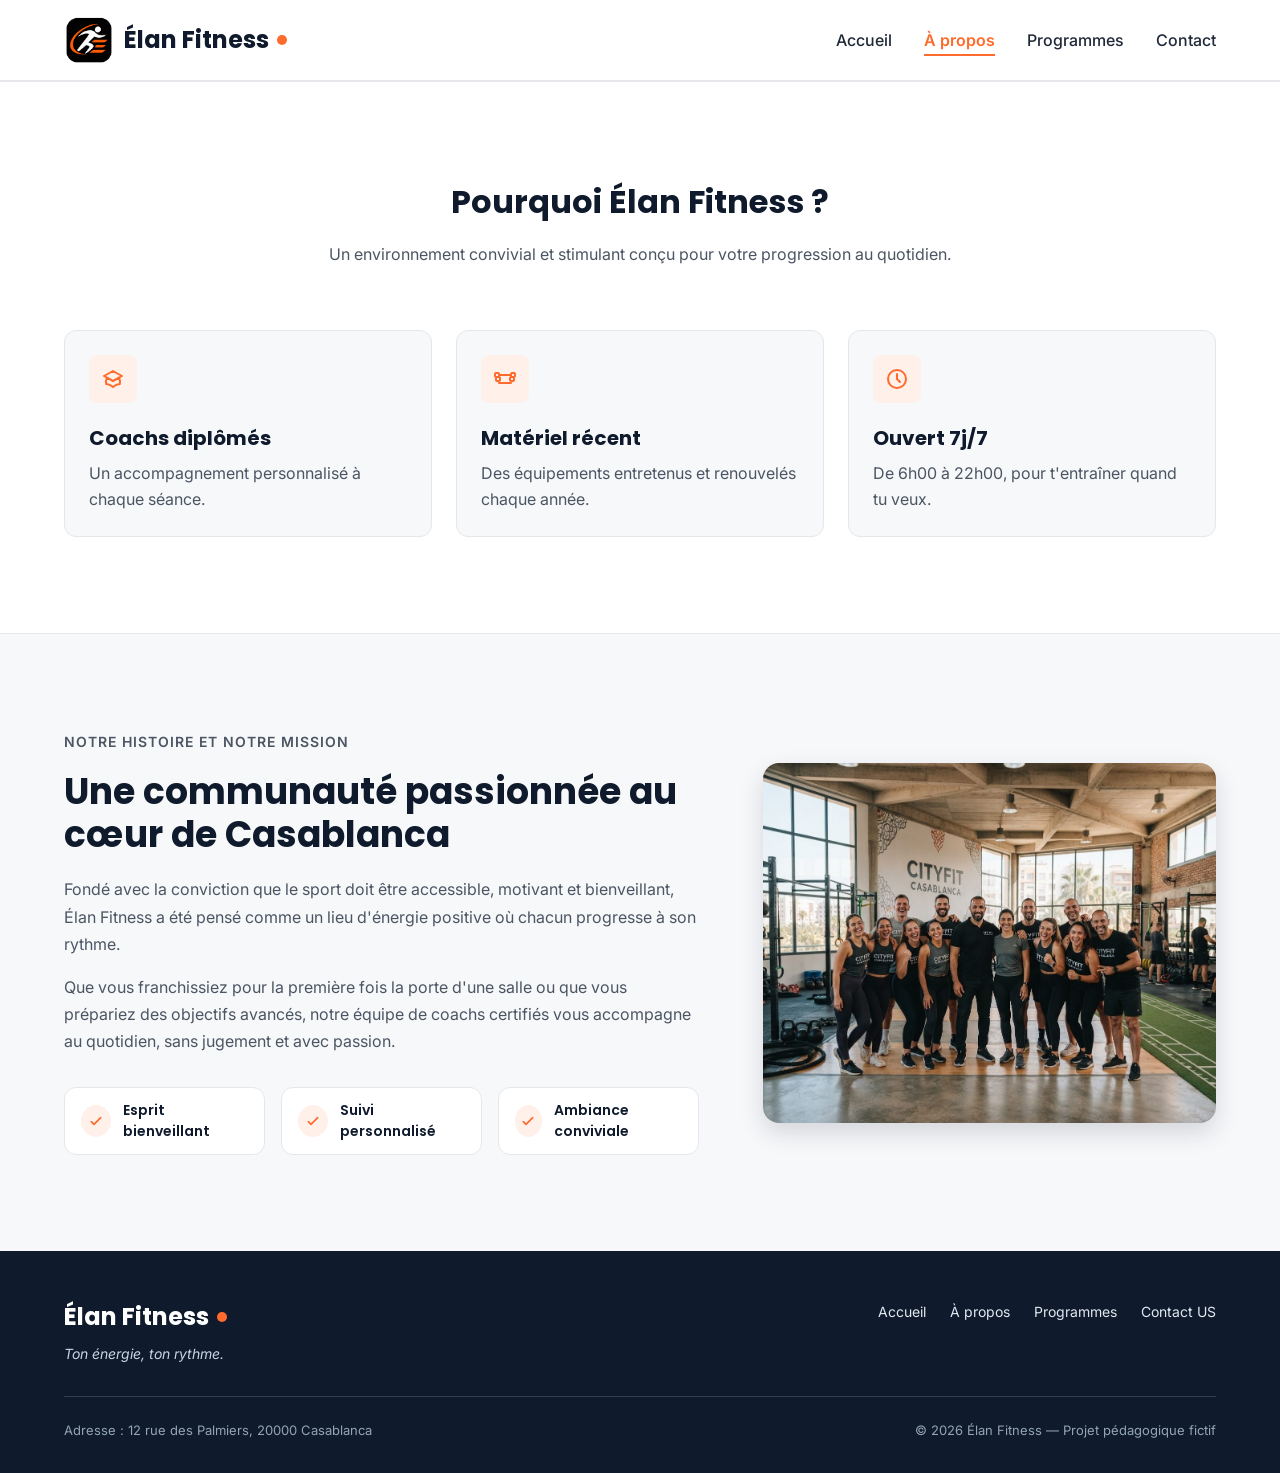
==== about.html @ a474d10f "remove a random folder" ====
<!DOCTYPE html>
<html lang="en">

<head>
    <meta charset="UTF-8">
    <meta name="viewport" content="width=device-width, initial-scale=1.0">
    <meta name="description"
        content="Élan Fitness, salle de sport à Casablanca : musculation, yoga, cardio et boxe fitness avec des coachs diplômés. Réservez votre cours d'essai gratuit.">
    <title>Élan Fitness | Salle de sport à Casablanca</title>
    <link rel="preconnect" href="https://fonts.googleapis.com">
    <link rel="preconnect" href="https://fonts.gstatic.com" crossorigin>
     <link rel="icon" href="img/logoBG.ico" type="image/x-icon">
    <link
        href="https://fonts.googleapis.com/css2?family=Inter:wght@400;500;600&family=Poppins:wght@600;700;800&display=swap"
        rel="stylesheet">

    <link rel="stylesheet" href="style.css">
</head>

<body>

        <header class="en-tete">
            <div class="conteneur en-tete-contenu">
               <div class="logoname">
                <img src="img/logoBG.ico" href="index.html" alt="" width="50px">
       <a href="index.html" class="logo">Élan Fitness</a>

              </div>
                <nav aria-label="Navigation principale">
                    <ul class="menu">
                        <li><a href="index.html" >Accueil</a></li>
                        <li><a href="about.html" class="lien-actif">À propos</a></li>
                        <li><a href="programmes.html">Programmes</a></li>
                        <li><a href="contact.html">Contact</a></li>
                    </ul>
                </nav>
            </div>
        </header>
        <section class="section section-blanche">
            <div class="conteneur">

                <div class="section-titre">
                    <h2>Pourquoi Élan Fitness ?</h2>
                    <p>Un environnement convivial et stimulant conçu pour votre progression au quotidien.</p>
                </div>

                <div class="cartes">
                    <article class="carte carte-avantage">
                        <div class="icone"><img src="img/icone-coach.svg" alt=""></div>
                        <h3>Coachs diplômés</h3>
                        <p>Un accompagnement personnalisé à chaque séance.</p>
                    </article>

                    <article class="carte carte-avantage">
                        <div class="icone"><img src="img/icone-materiel.svg" alt=""></div>
                        <h3>Matériel récent</h3>
                        <p>Des équipements entretenus et renouvelés chaque année.</p>
                    </article>

                    <article class="carte carte-avantage">
                        <div class="icone"><img src="img/icone-horloge.svg" alt=""></div>
                        <h3>Ouvert 7j/7</h3>
                        <p>De 6h00 à 22h00, pour t'entraîner quand tu veux.</p>
                    </article>
                </div>

            </div>
        </section>
          <section id="a-propos" class="section">
      <div class="conteneur apropos-contenu">

        <div class="apropos-texte">
          <p class="sur-titre">Notre histoire et notre mission</p>
          <h2>Une communauté passionnée au cœur de Casablanca</h2>
          <p>
            Fondé avec la conviction que le sport doit être accessible, motivant et bienveillant,
            Élan Fitness a été pensé comme un lieu d'énergie positive où chacun progresse à son rythme.
          </p>
          <p>
            Que vous franchissiez pour la première fois la porte d'une salle ou que vous prépariez des
            objectifs avancés, notre équipe de coachs certifiés vous accompagne au quotidien, sans
            jugement et avec passion.
          </p>

          <ul class="valeurs">
            <li class="valeur">
              <div class="icone icone-petite"><img src="img/icone-check.svg" alt=""></div>
              <span>Esprit bienveillant</span>
            </li>
            <li class="valeur">
              <div class="icone icone-petite"><img src="img/icone-check.svg" alt=""></div>
              <span>Suivi personnalisé</span>
            </li>
            <li class="valeur">
              <div class="icone icone-petite"><img src="img/icone-check.svg" alt=""></div>
              <span>Ambiance conviviale</span>
            </li>
          </ul>
        </div>

        <img class="apropos-image" src="img/equipe.jpg" alt="L'équipe de coachs d'Élan Fitness réunie dans la salle">

      </div>
    </section>
  
       <footer class="pied-de-page">
    <div class="conteneur">

      <div class="pied-haut">
        <div>
          <p class="logo logo-clair">Élan Fitness</p>
          <p class="slogan">Ton énergie, ton rythme.</p>
        </div>

        <nav aria-label="Navigation du pied de page">
          <ul class="menu menu-pied">
            <li><a href="index.html">Accueil</a></li>
            <li><a href="about.html">À propos</a></li>
            <li><a href="programmes.html">Programmes</a></li>
             <li><a href="contact.html">Contact US</a></li>
          </ul>
        </nav>
      </div>

      <div class="pied-bas">
        <p>Adresse : 12 rue des Palmiers, 20000 Casablanca</p>
        <p>&copy; 2026 Élan Fitness — Projet pédagogique fictif</p>
      </div>

    </div>
  </footer>

</body>

</html>
---- style.css ----
* {
  box-sizing: border-box;
  margin: 0;
  padding: 0;
}

html {
  scroll-behavior: smooth;
}

body {
  font-family: 'Inter', Arial, sans-serif;
  font-size: 16px;
  line-height: 1.5;
  color: #1F2937;
  background-color: #F7F8FA;
}

h1, h2, h3, h4 {
  font-family: 'Poppins', Arial, sans-serif;
  color: #0F1B2D;
}

a {
  color: inherit;
  text-decoration: none;
}

ul {
  list-style: none;
}

img {
  display: block;
  max-width: 100%;
}

a:focus-visible,
button:focus-visible {
  outline: 3px solid #FF6B2C;
  outline-offset: 2px;
}

.conteneur {
  width: 100%;
  max-width: 1200px;
  margin: 0 auto;
  padding: 0 24px;
}

.section {
  padding: 96px 0;
}

.section-blanche {
  background-color: #FFFFFF;
  border-top: 1px solid #E5E7EB;
  border-bottom: 1px solid #E5E7EB;
}

.section-titre {
  max-width: 640px;
  margin: 0 auto 64px;
  text-align: center;
}

.section-titre h2 {
  font-size: 32px;
  margin-bottom: 16px;
}

.section-titre h3 {
  font-size: 26px;
  margin-bottom: 12px;
}

.section-titre p {
  color: #4B5563;
}

.sur-titre {
  font-size: 14px;
  font-weight: 600;
  color: #FF6B2C;
  text-transform: uppercase;
  letter-spacing: 1px;
  margin-bottom: 12px;
}

.bouton {
  display: inline-block;
  padding: 14px 28px;
  border-radius: 8px;
  font-size: 16px;
  font-weight: 600;
  text-align: center;
  cursor: pointer;
}

.bouton-principal {
  background-color: #FF6B2C;
  border: 1px solid #FF6B2C;
  color: #FFFFFF;
}

.bouton-principal:hover {
  background-color: #F05817;
}

.bouton-secondaire {
  background-color: #FFFFFF;
  border: 1px solid #0F1B2D;
  color: #0F1B2D;
}

.bouton-secondaire:hover {
  background-color: #F3F4F6;
}

.cartes {
  display: flex;
  gap: 24px;
}

.carte {
  flex: 1;
  background-color: #FFFFFF;
  border: 1px solid #E5E7EB;
  border-radius: 12px;
  box-shadow: 0 1px 3px rgba(15, 27, 45, 0.08);
}

.icone {
  width: 48px;
  height: 48px;
  background-color: #FFF0EA;
  border-radius: 8px;
  display: flex;
  align-items: center;
  justify-content: center;
}

.icone img {
  width: 24px;
  height: 24px;
}

.icone-petite {
  width: 32px;
  height: 32px;
  border-radius: 50%;
}

.icone-petite img {
  width: 16px;
  height: 16px;
}

.en-tete {
  position: sticky;
  top: 0;
  z-index: 10;
  background-color: #FFFFFF;
  border-bottom: 1px solid #E5E7EB;
}

.en-tete-contenu {
  height: 80px;
  display: flex;
  align-items: center;
  justify-content: space-between;
}

.logo {
  display: flex;
  align-items: center;
  font-family: 'Poppins', Arial, sans-serif;
  font-size: 24px;
  font-weight: 700;
  color: #0F1B2D;
}

.logo::after {
  content: "";
  width: 10px;
  height: 10px;
  margin-left: 8px;
  background-color: #FF6B2C;
  border-radius: 50%;
}

.menu {
  display: flex;
  gap: 32px;
}

.menu a {
  font-weight: 500;
  padding-bottom: 4px;
  border-bottom: 2px solid transparent;
}

.menu a:hover {
  color: #FF6B2C;
}

.menu .lien-actif {
  color: #FF6B2C;
  font-weight: 600;
  border-bottom-color: #FF6B2C;
}

.hero {
  padding: 64px 0 96px;
}

.hero-contenu {
  display: flex;
  align-items: center;
  gap: 32px;
}

.hero-texte {
  flex: 7;
}

.hero-texte h1 {
  font-size: 48px;
  font-weight: 800;
  line-height: 1.2;
  margin-bottom: 24px;
}

.hero-description {
  max-width: 520px;
  font-size: 18px;
  line-height: 1.6;
  color: #4B5563;
  margin-bottom: 32px;
}

.boutons {
  display: flex;
  flex-wrap: wrap;
  gap: 16px;
}

.hero-image {
  flex: 5;
  min-width: 0;
  height: 400px;
  object-fit: cover;
  border-radius: 16px;
  border: 1px solid #E5E7EB;
  box-shadow: 0 10px 25px rgba(15, 27, 45, 0.15);
}

.chiffres {
  display: flex;
  margin-top: 64px;
  padding: 32px;
  background-color: #FFFFFF;
  border: 1px solid #E5E7EB;
  border-radius: 12px;
  box-shadow: 0 1px 3px rgba(15, 27, 45, 0.08);
}

.chiffre {
  flex: 1;
  text-align: center;
  font-weight: 500;
  color: #0F1B2D;
}

.chiffre + .chiffre {
  border-left: 1px solid #E5E7EB;
}

.chiffre-nombre {
  font-family: 'Poppins', Arial, sans-serif;
  font-size: 36px;
  font-weight: 800;
  color: #FF6B2C;
}

.carte-avantage {
  padding: 24px;
  background-color: #F7F8FA;
  box-shadow: none;
}

.carte-avantage .icone {
  margin-bottom: 20px;
}

.carte-avantage h3 {
  font-size: 20px;
  margin-bottom: 8px;
}

.carte-avantage p {
  color: #4B5563;
  line-height: 1.6;
}

.apropos-contenu {
  display: flex;
  align-items: center;
  gap: 64px;
}

.apropos-texte {
  flex: 7;
}

.apropos-texte h2 {
  font-size: 36px;
  line-height: 1.2;
  margin-bottom: 20px;
}

.apropos-texte p {
  color: #4B5563;
  line-height: 1.7;
  margin-bottom: 16px;
}

.valeurs {
  display: flex;
  gap: 16px;
  margin-top: 32px;
}

.valeur {
  flex: 1;
  display: flex;
  align-items: center;
  gap: 12px;
  padding: 12px 16px;
  background-color: #FFFFFF;
  border: 1px solid #E5E7EB;
  border-radius: 12px;
  font-family: 'Poppins', Arial, sans-serif;
  font-size: 14px;
  font-weight: 600;
  color: #0F1B2D;
}

.apropos-image {
  flex: 5;
  min-width: 0;
  height: 360px;
  object-fit: cover;
  border-radius: 16px;
  box-shadow: 0 10px 25px rgba(15, 27, 45, 0.15);
}

.carte-programme {
  display: flex;
  flex-direction: column;
  overflow: hidden;
}

.carte-programme > img {
  width: 100%;
  height: 200px;
  object-fit: cover;
}

.programme-corps {
  flex: 1;
  display: flex;
  flex-direction: column;
  padding: 20px;
}

.programme-corps h3 {
  font-size: 20px;
  margin-bottom: 8px;
}

.programme-corps p {
  font-size: 15px;
  color: #4B5563;
}

.etiquette {
  align-self: flex-start;
  padding: 4px 10px;
  margin-bottom: 12px;
  border-radius: 6px;
  font-size: 12px;
  font-weight: 600;
}

.etiquette-orange {
  background-color: #FFEDE5;
  color: #C2410C;
}

.etiquette-bleue {
  background-color: #DBEAFE;
  color: #1D4ED8;
}

.etiquette-verte {
  background-color: #D1FAE5;
  color: #047857;
}

.programme-corps .duree {
  display: flex;
  align-items: center;
  gap: 8px;
  margin-top: auto;
  padding-top: 16px;
  border-top: 1px solid #E5E7EB;
  font-size: 13px;
  font-weight: 600;
  color: #0F1B2D;
}

.programme-corps h3 + p {
  margin-bottom: 16px;
}

.duree img {
  width: 16px;
  height: 16px;
}

.formules {
  margin-top: 96px;
}

.formule {
  position: relative;
  display: flex;
  flex-direction: column;
  padding: 28px;
}

.formule h4 {
  font-size: 20px;
}

.prix {
  margin: 8px 0 16px;
  font-family: 'Poppins', Arial, sans-serif;
  font-size: 30px;
  font-weight: 800;
  color: #FF6B2C;
}

.prix span {
  font-family: 'Inter', Arial, sans-serif;
  font-size: 16px;
  font-weight: 500;
  color: #4B5563;
}

.prix-note {
  margin: -8px 0 16px;
  font-size: 13px;
  color: #4B5563;
}

.formule-liste {
  flex: 1;
  margin-bottom: 24px;
}

.formule-liste li {
  padding-left: 28px;
  margin-bottom: 12px;
  font-size: 15px;
  background-image: url('img/icone-check.svg');
  background-repeat: no-repeat;
  background-position: left center;
  background-size: 16px;
}

.formule .bouton {
  display: block;
}

.formule-populaire {
  border: 2px solid #FF6B2C;
  box-shadow: 0 10px 25px rgba(255, 107, 44, 0.2);
}

.badge-populaire {
  position: absolute;
  top: -14px;
  left: 50%;
  transform: translateX(-50%);
  padding: 4px 14px;
  background-color: #FF6B2C;
  border-radius: 999px;
  font-size: 12px;
  font-weight: 700;
  text-transform: uppercase;
  color: #FFFFFF;
}

.pied-de-page {
  padding: 48px 0 32px;
  background-color: #0F1B2D;
  color: #FFFFFF;
}

.pied-haut {
  display: flex;
  justify-content: space-between;
  align-items: flex-start;
  padding-bottom: 32px;
  border-bottom: 1px solid rgba(255, 255, 255, 0.15);
}

.logo-clair {
  color: #FFFFFF;
}

.slogan {
  margin-top: 8px;
  font-size: 14px;
  font-style: italic;
  color: #CBD5E1;
}

.menu-pied {
  gap: 24px;
}

.menu-pied a {
  font-size: 14px;
  font-weight: 400;
  color: #E2E8F0;
}

.pied-bas {
  display: flex;
  justify-content: space-between;
  margin-top: 24px;
  font-size: 13px;
  color: #94A3B8;
}
.logoname{
  display: flex;
  justify-content: center;
  align-items: center;
  gap: 10px;
}
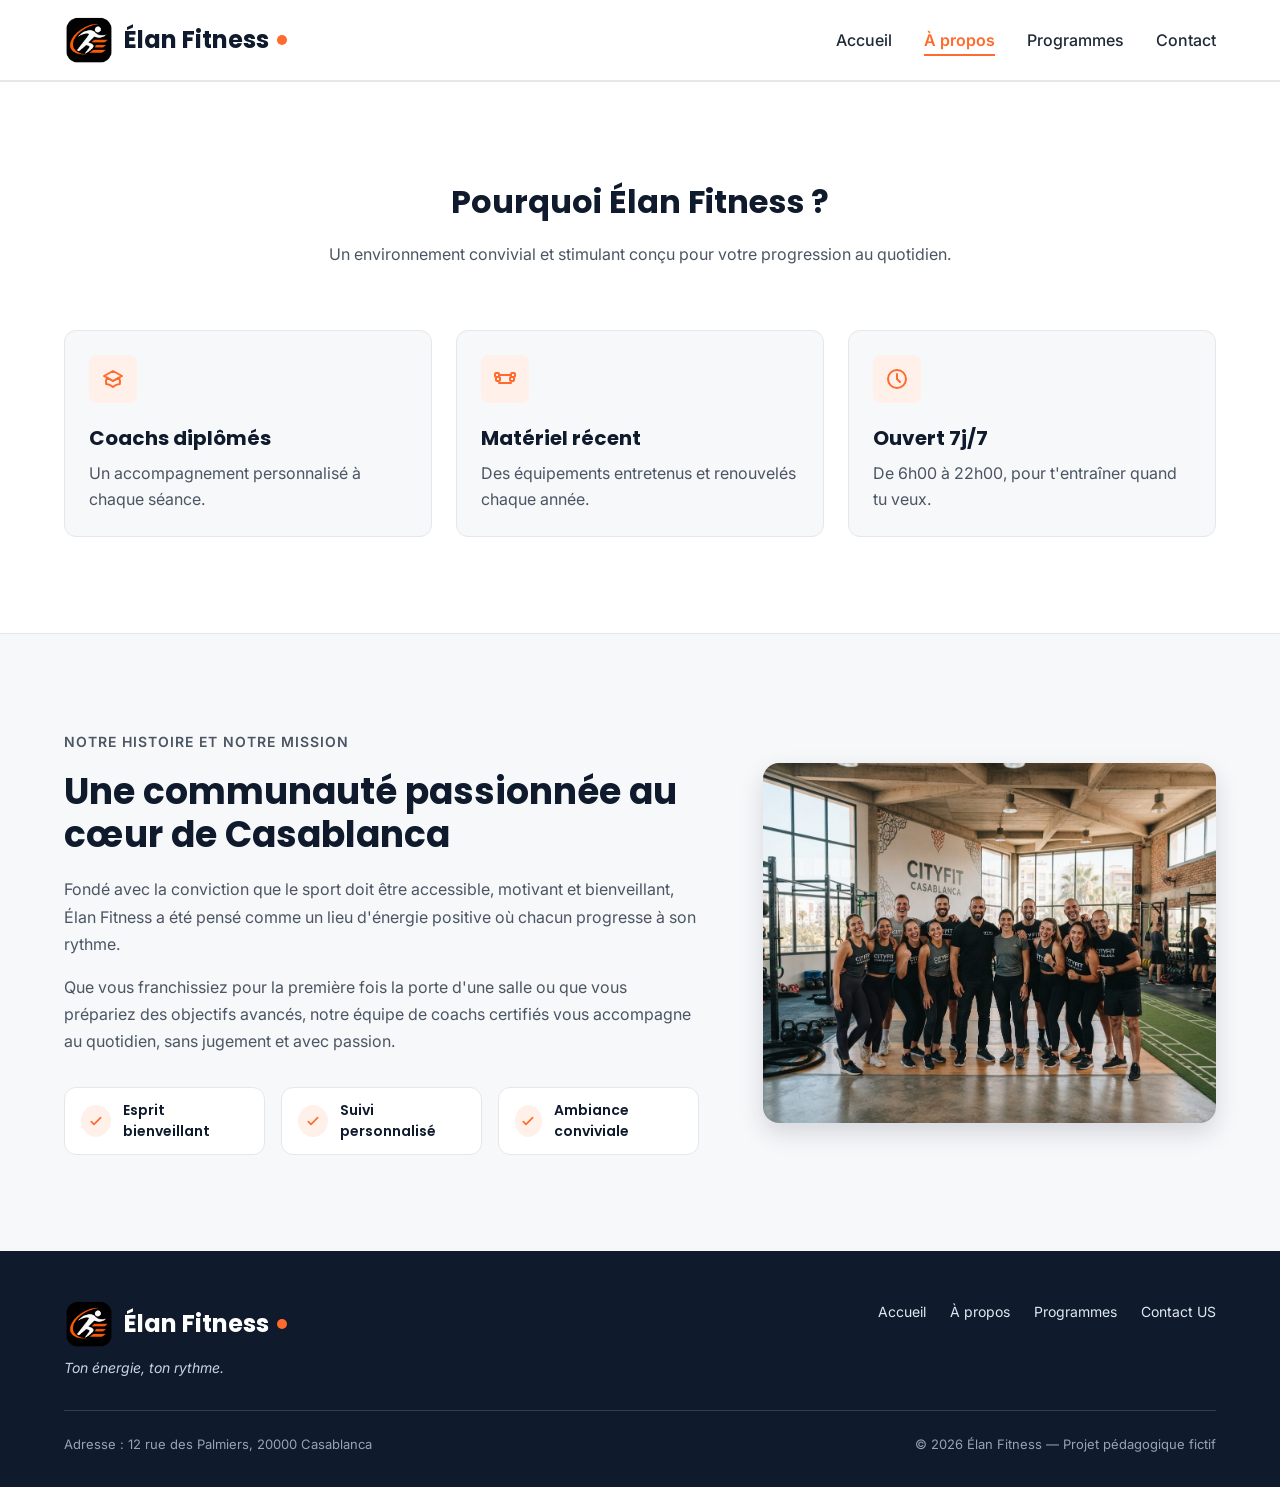
==== commit a0b88692: "before last push (fix responsive)" ====
--- a/about.html
+++ b/about.html
@@ -13,30 +13,32 @@
     <link
         href="https://fonts.googleapis.com/css2?family=Inter:wght@400;500;600&family=Poppins:wght@600;700;800&display=swap"
         rel="stylesheet">
+          <link rel="stylesheet" href="https://cdnjs.cloudflare.com/ajax/libs/font-awesome/6.5.2/css/all.min.css" />   
 
     <link rel="stylesheet" href="style.css">
 </head>
 
 <body>
 
-        <header class="en-tete">
-            <div class="conteneur en-tete-contenu">
-               <div class="logoname">
-                <img src="img/logoBG.ico" href="index.html" alt="" width="50px">
-       <a href="index.html" class="logo">Élan Fitness</a>
-
-              </div>
-                <nav aria-label="Navigation principale">
-                    <ul class="menu">
-                        <li><a href="index.html" >Accueil</a></li>
-                        <li><a href="about.html" class="lien-actif">À propos</a></li>
-                        <li><a href="programmes.html">Programmes</a></li>
-                        <li><a href="contact.html">Contact</a></li>
-                    </ul>
-                </nav>
-            </div>
-        </header>
-        <section class="section section-blanche">
+          <header class="en-tete">
+      <div class="conteneur en-tete-contenu">
+        <div class="logoname">
+          <img src="img/logoBG.ico" href="index.html" alt="" width="50px" />
+          <a href="index.html" class="logo">Élan Fitness</a>
+        </div>
+       <input type="checkbox" id="px">
+      <label for="px"><i class="fa-solid fa-bars" style="color: rgb(0, 0, 0);"></i></label>
+        <nav aria-label="Navigation principale">
+          <ul class="menu">
+            <li><a href="index.html">Accueil</a></li>
+            <li><a href="#about" class="lien-actif">À propos</a></li>
+            <li><a href="programmes.html">Programmes</a></li>
+            <li><a href="contact.html" >Contact</a></li>
+          </ul>
+        </nav>
+      </div>
+    </header>
+        <section id="about" class="section section-blanche">
             <div class="conteneur">
 
                 <div class="section-titre">
@@ -108,7 +110,11 @@
 
       <div class="pied-haut">
         <div>
-          <p class="logo logo-clair">Élan Fitness</p>
+<div class="logoname">
+                <img src="img/logoBG.ico" href="index.html" alt="" width="50px">
+       <a href="index.html" class="logo logo-clair">Élan Fitness</a>
+
+              </div>
           <p class="slogan">Ton énergie, ton rythme.</p>
         </div>
 
--- a/style.css
+++ b/style.css
@@ -550,4 +550,60 @@
   justify-content: center;
   align-items: center;
   gap: 10px;
+}
+header label ,  header input{
+  display: none;
+}
+@media (max-width: 770px) and (min-width: 410px) {
+  nav ul {
+  flex-direction: column;
+  position: absolute;
+  top: 80px;
+  left: -800px;
+  background-color: #fcfcfc;
+   box-shadow: 0 10px 25px rgba(15, 27, 45, 0.15);
+  width: 100%;
+  justify-content: center;
+  align-items: center;
+  height: 33vh;
+}
+header label{
+  display: flex;
+  position: relative;
+  left: 80px;
+}
+  #px:checked ~ nav ul {
+    left: 0;
+  }
+  .section-titre h2{
+    font-size: 27px;
+  }
+  .section-titre p{
+    font-size: 13px;
+  }
+   .map{
+    width: 380px;
+   }
+
+  .contact-form {
+    flex-direction: column;
+  }
+  .form-left {
+    /* display: none; */
+    width: 100%;
+  }
+  .name input , .email input{
+    display: flex;
+    width: 100%;
+  }
+
+  .name{
+    flex-direction: column;
+  }
+  .form-right{
+   width: 100%;
+  }
+  .cover{
+    flex-direction: column;
+  }
 }
